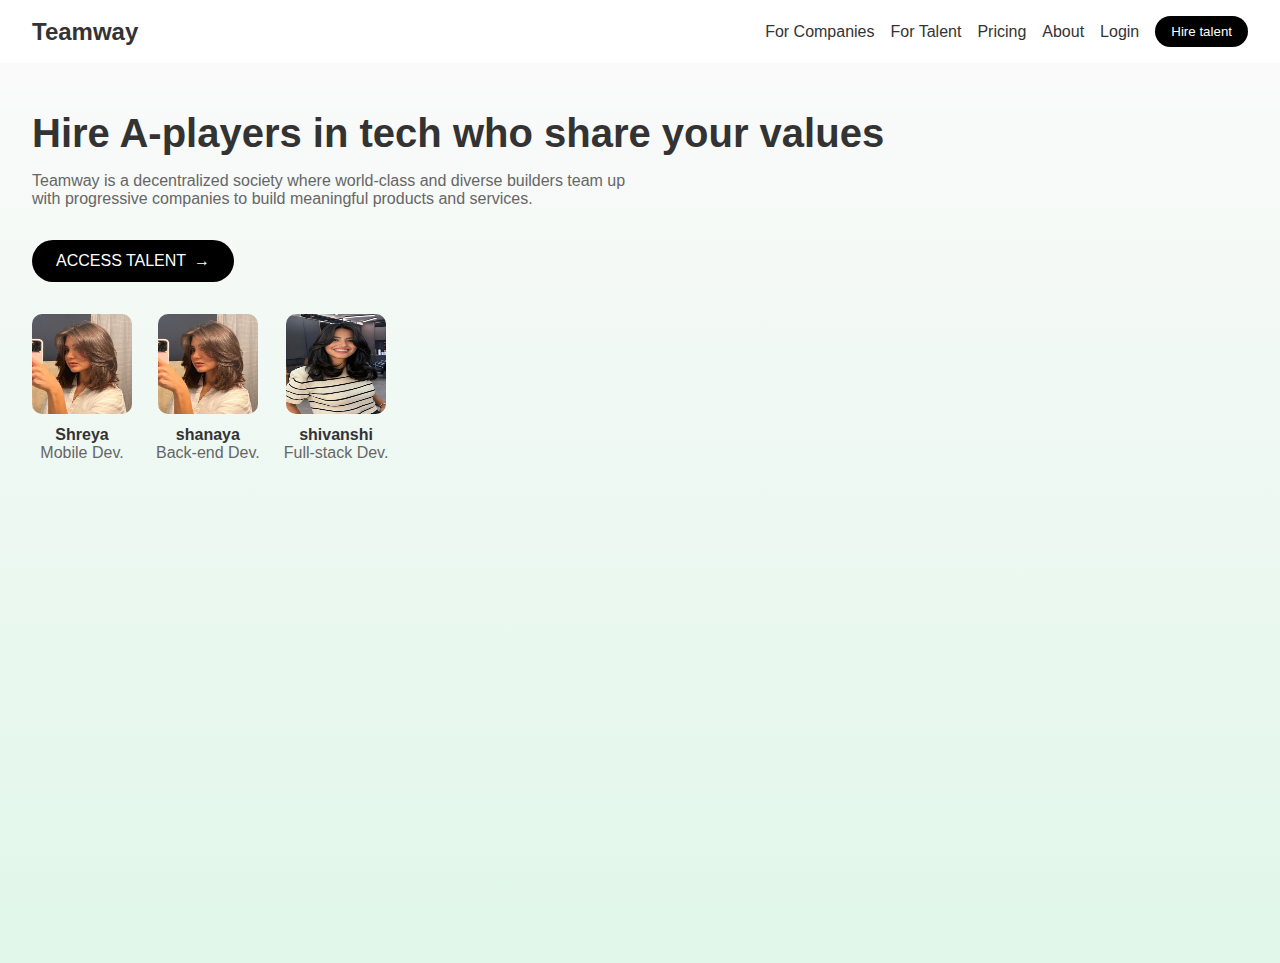
==== html.html @ 692129fa "initial" ====
<!DOCTYPE html>
<html lang="en">
  <head>
    <meta charset="UTF-8" />
    <meta name="viewport" content="width=device-width, initial-scale=1.0" />
    <title>Document</title>
    <link rel="stylesheet" href="css.css" />
  </head>
  <body>
    <!DOCTYPE html>
    <html lang="en">
      <head>
        <meta charset="UTF-8" />
        <meta name="viewport" content="width=device-width, initial-scale=1.0" />
        <title>Teamway</title>
        <link rel="stylesheet" href="styles.css" />
      </head>
      <body>
        <header>
          <div class="logo">Teamway</div>
          <nav>
            <a href="#">For Companies</a>
            <a href="#">For Talent</a>
            <a href="#">Pricing</a>
            <a href="#">About</a>
            <a href="#">Login</a>
            <button class="hire-talent">Hire talent</button>
          </nav>
        </header>

        <main>
          <section class="hero">
            <h1>Hire A-players in tech who share your values</h1>
            <p class="subtitle">
              Teamway is a decentralized society where world-class and diverse
              builders team up with progressive companies to build meaningful
              products and services.
            </p>
            <button class="access-talent">
              Access talent <span>&rarr;</span>
            </button>

            <div class="profiles">
              <div class="profile">
                <img src="gf1.jpeg" alt="Samuel" />
                <h3>Shreya</h3>
                <p>Mobile Dev.</p>
              </div>
              <div class="profile">
                <img src="gf2.jpeg" alt="Asger" />
                <h3>shanaya</h3>
                <p>Back-end Dev.</p>
              </div>
              <div class="profile">
                <img src="dhrampatni 1.jpeg" alt="Lisa" />
                <h3>shivanshi</h3>
                <p>Full-stack Dev.</p>
              </div>
            </div>
          </section>
        </main>

        <script src="script.js"></script>
      </body>
    </html>

    <script src="js.js"></script>
  </body>
</html>
---- css.css ----
* {
  box-sizing: border-box;
  margin: 0;
  padding: 0;
  font-family: Arial, sans-serif;
}

body {
  background-color: #fafafa;
  color: #333;
}

header {
  display: flex;
  justify-content: space-between;
  align-items: center;
  padding: 1rem 2rem;
  background-color: #fff;
  box-shadow: 0 2px 5px rgba(0, 0, 0, 0.1);
}

header .logo {
  font-size: 1.5rem;
  font-weight: bold;
}

header nav {
  display: flex;
  align-items: center;
  gap: 1rem;
}

header nav a {
  text-decoration: none;
  color: #333;
  font-weight: 500;
}

header nav .hire-talent {
  padding: 0.5rem 1rem;
  background-color: #000;
  color: #fff;
  border: none;
  border-radius: 20px;
  cursor: pointer;
}

.hero {
  text-align: left;
  padding: 3rem 2rem;
  background: linear-gradient(to bottom, #fafafa, #e0f7e9);
  height: 100vh;
  width: 100vw;
}

.hero h1 {
  font-size: 2.5rem;
  font-weight: bold;
  margin-bottom: 1rem;
  color: #333;
}

.hero .subtitle {
  max-width: 600px;
  margin-bottom: 2rem;
  color: #666;
}

.access-talent {
  display: inline-flex;
  align-items: center;
  gap: 0.5rem;
  padding: 0.75rem 1.5rem;
  font-size: 1rem;
  background-color: #000;
  color: #fff;
  border: none;
  border-radius: 30px;
  cursor: pointer;
  text-transform: uppercase;
}

.profiles {
  display: flex;
  gap: 1.5rem;
  margin-top: 2rem;
}

.profile {
  text-align: center;
}

.profile img {
  width: 100px;
  height: 100px;
  border-radius: 10px;
  margin-bottom: 0.5rem;
}

.profile h3 {
  font-size: 1rem;
  font-weight: bold;
  color: #333;
}

.profile p {
  color: #666;
}
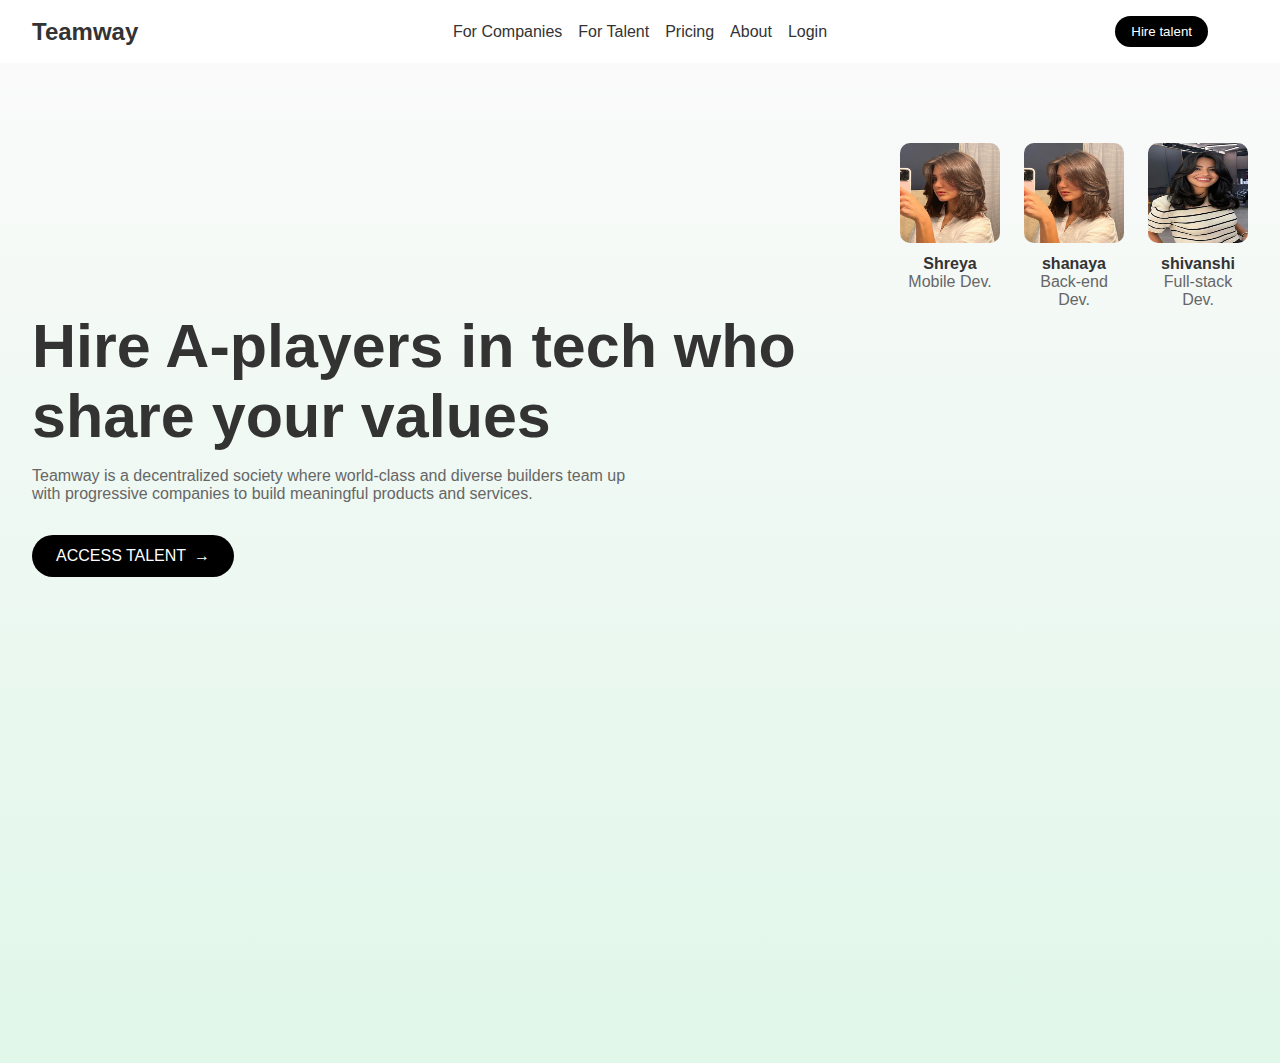
==== commit 38dbceeb: "initial2" ====
--- a/html.html
+++ b/html.html
@@ -24,40 +24,44 @@
             <a href="#">Pricing</a>
             <a href="#">About</a>
             <a href="#">Login</a>
-            <button class="hire-talent">Hire talent</button>
           </nav>
+          <div class="btn"><button class="hire-talent">Hire talent</button></div>
         </header>
 
         <main>
-          <section class="hero">
-            <h1>Hire A-players in tech who share your values</h1>
-            <p class="subtitle">
-              Teamway is a decentralized society where world-class and diverse
-              builders team up with progressive companies to build meaningful
-              products and services.
-            </p>
-            <button class="access-talent">
-              Access talent <span>&rarr;</span>
-            </button>
-
-            <div class="profiles">
-              <div class="profile">
-                <img src="gf1.jpeg" alt="Samuel" />
-                <h3>Shreya</h3>
-                <p>Mobile Dev.</p>
+          <div class="big">
+            <section class="hero" style="display: flex; justify-content: space-around; height: 1000px;">
+              <div class="content">
+                <h1 style="font-size: 61px;font-weight: 900;">Hire A-players in tech who share your values </h1>
+              <p class="subtitle">
+                Teamway is a decentralized society where world-class and diverse
+                builders team up with progressive companies to build meaningful
+                products and services.
+              </p>
+              <button class="access-talent">
+                Access talent <span>&rarr;</span>
+              </button>
               </div>
-              <div class="profile">
-                <img src="gf2.jpeg" alt="Asger" />
-                <h3>shanaya</h3>
-                <p>Back-end Dev.</p>
+  
+              <div class="profiles">
+                <div class="profile">
+                  <img src="gf1.jpeg" alt="Samuel" />
+                  <h3>Shreya</h3>
+                  <p>Mobile Dev.</p>
+                </div>
+                <div class="profile">
+                  <img src="gf2.jpeg" alt="Asger" />
+                  <h3>shanaya</h3>
+                  <p>Back-end Dev.</p>
+                </div>
+                <div class="profile">
+                  <img src="dhrampatni 1.jpeg" alt="Lisa" />
+                  <h3>shivanshi</h3>
+                  <p>Full-stack Dev.</p>
+                </div>
               </div>
-              <div class="profile">
-                <img src="dhrampatni 1.jpeg" alt="Lisa" />
-                <h3>shivanshi</h3>
-                <p>Full-stack Dev.</p>
-              </div>
-            </div>
-          </section>
+            </section>
+          </div>
         </main>
 
         <script src="script.js"></script>
--- a/css.css
+++ b/css.css
@@ -9,7 +9,7 @@
   background-color: #fafafa;
   color: #333;
 }
-
+/* 
 header {
   display: flex;
   justify-content: space-between;
@@ -43,7 +43,49 @@
   border: none;
   border-radius: 20px;
   cursor: pointer;
+} */
+header {
+  display: flex;
+  justify-content: space-between;
+  align-items: center;
+  position: relative;
+  padding: 1rem 2rem;
+  background-color: #fff;
 }
+
+header .logo {
+  font-size: 1.5rem;
+  font-weight: bold;
+}
+
+header nav {
+  position: absolute;
+  left: 50%;
+  transform: translateX(-50%);
+  display: flex;
+  align-items: center;
+  gap: 1rem;
+}
+
+header nav a {
+  text-decoration: none;
+  color: #333;
+  font-weight: 500;
+}
+
+header .hire-talent {
+  padding: 0.5rem 1rem;
+  background-color: #000;
+  color: #fff;
+  border: none;
+  border-radius: 20px;
+  cursor: pointer;
+}
+
+.btn {
+  margin-right: 40px;
+}
+
 
 .hero {
   text-align: left;
@@ -106,3 +148,8 @@
 .profile p {
   color: #666;
 }
+
+.content {
+  margin-top: 200px;
+  /* padding: 0; */
+}